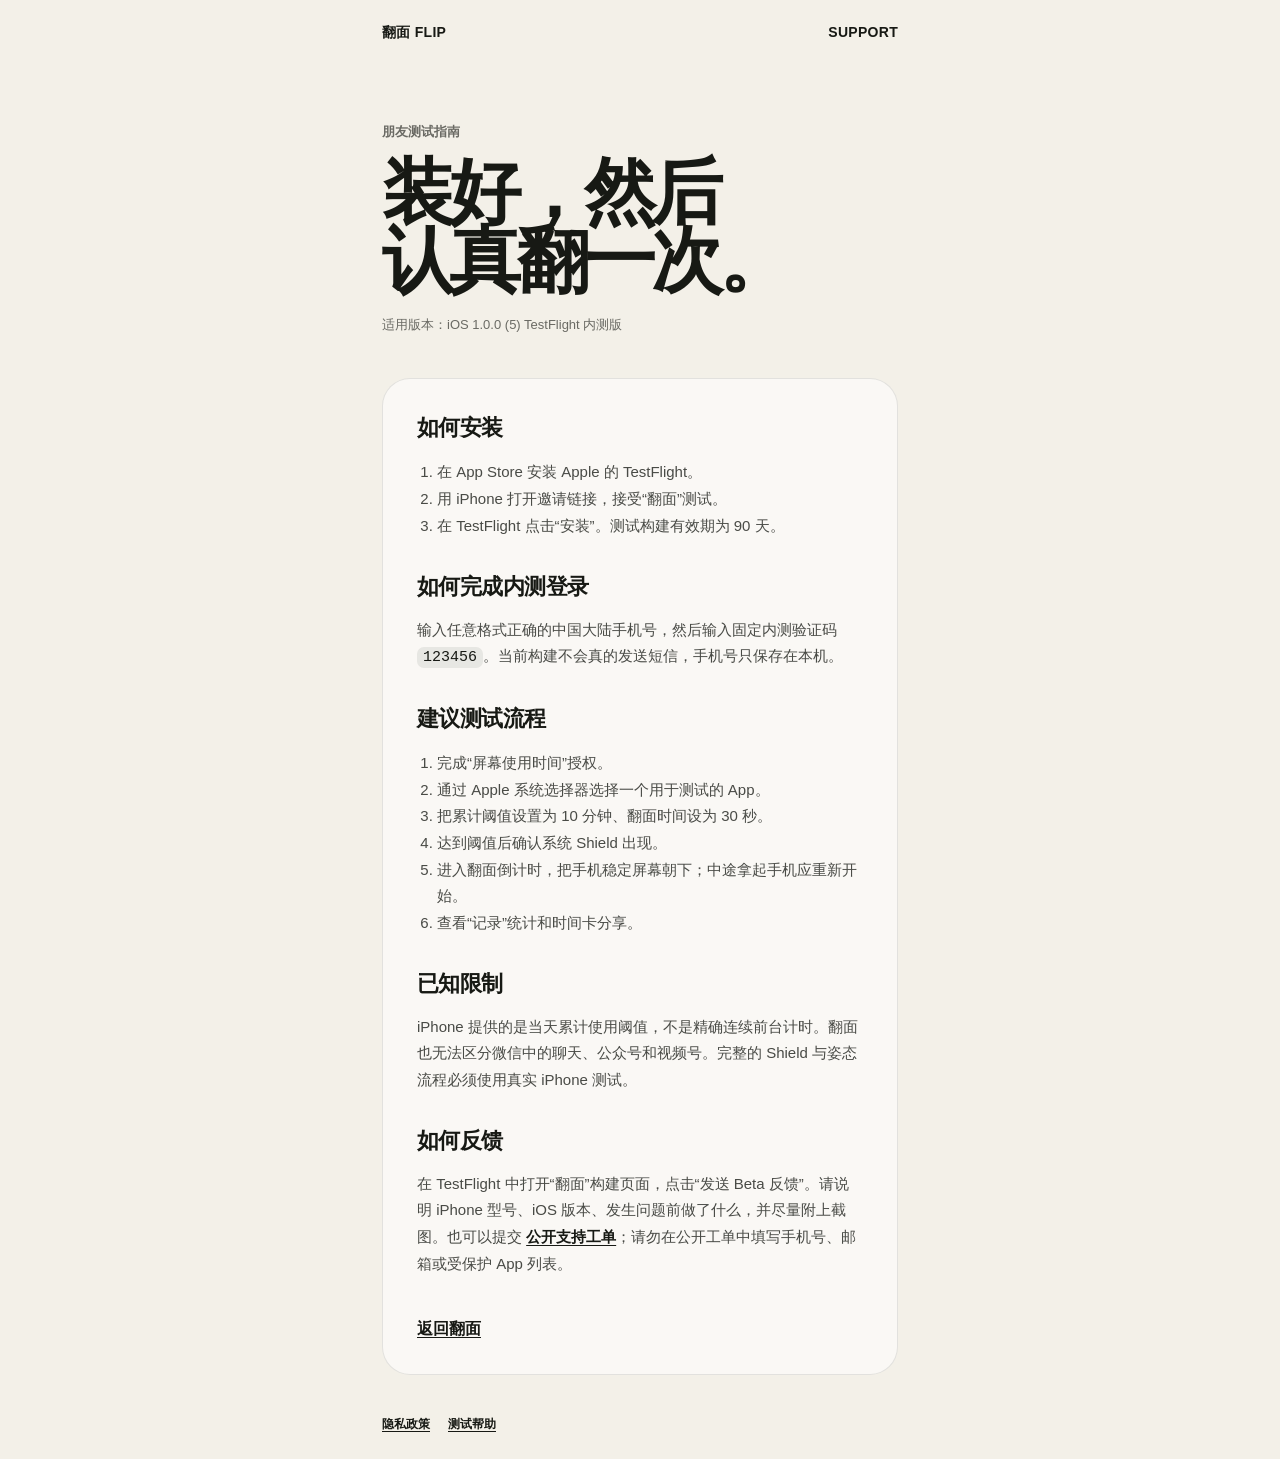
==== support.html @ 1da4eddc "Publish TestFlight support guide" ====
<!doctype html>
<html lang="zh-CN">
  <head>
    <meta charset="utf-8" />
    <meta name="viewport" content="width=device-width, initial-scale=1, viewport-fit=cover" />
    <meta name="theme-color" content="#171914" />
    <meta name="description" content="翻面 TestFlight 朋友测试安装与反馈说明。" />
    <title>测试帮助 · 翻面 FLIP</title>
    <link rel="icon" href="favicon.svg" type="image/svg+xml" />
    <link rel="stylesheet" href="styles.css" />
  </head>
  <body>
    <main class="legal-main">
      <header>
        <span>翻面 FLIP</span>
        <span>SUPPORT</span>
      </header>

      <section class="legal-hero">
        <p class="eyebrow">朋友测试指南</p>
        <h1>装好，然后<br />认真翻一次。</h1>
        <p class="legal-meta">适用版本：iOS 1.0.0 (5) TestFlight 内测版</p>
      </section>

      <article class="legal-card">
        <h2>如何安装</h2>
        <ol>
          <li>在 App Store 安装 Apple 的 TestFlight。</li>
          <li>用 iPhone 打开邀请链接，接受“翻面”测试。</li>
          <li>在 TestFlight 点击“安装”。测试构建有效期为 90 天。</li>
        </ol>

        <h2>如何完成内测登录</h2>
        <p>输入任意格式正确的中国大陆手机号，然后输入固定内测验证码 <code>123456</code>。当前构建不会真的发送短信，手机号只保存在本机。</p>

        <h2>建议测试流程</h2>
        <ol>
          <li>完成“屏幕使用时间”授权。</li>
          <li>通过 Apple 系统选择器选择一个用于测试的 App。</li>
          <li>把累计阈值设置为 10 分钟、翻面时间设为 30 秒。</li>
          <li>达到阈值后确认系统 Shield 出现。</li>
          <li>进入翻面倒计时，把手机稳定屏幕朝下；中途拿起手机应重新开始。</li>
          <li>查看“记录”统计和时间卡分享。</li>
        </ol>

        <h2>已知限制</h2>
        <p>iPhone 提供的是当天累计使用阈值，不是精确连续前台计时。翻面也无法区分微信中的聊天、公众号和视频号。完整的 Shield 与姿态流程必须使用真实 iPhone 测试。</p>

        <h2>如何反馈</h2>
        <p>在 TestFlight 中打开“翻面”构建页面，点击“发送 Beta 反馈”。请说明 iPhone 型号、iOS 版本、发生问题前做了什么，并尽量附上截图。也可以提交 <a class="text-link" href="https://github.com/cl-coraje/fanmian-site/issues/new">公开支持工单</a>；请勿在公开工单中填写手机号、邮箱或受保护 App 列表。</p>

        <a class="text-link back-link" href="./">返回翻面</a>
      </article>

      <footer>
        <nav class="footer-links" aria-label="网站信息">
          <a href="privacy.html">隐私政策</a>
          <a href="support.html" aria-current="page">测试帮助</a>
        </nav>
      </footer>
    </main>
  </body>
</html>
---- styles.css ----
:root {
  color-scheme: light;
  --ink: #171914;
  --paper: #f3f0e8;
  --lime: #d9ff57;
  --muted: rgba(23, 25, 20, 0.62);
}

* {
  box-sizing: border-box;
}

body {
  margin: 0;
  min-height: 100vh;
  background: var(--paper);
  color: var(--ink);
  font-family: -apple-system, BlinkMacSystemFont, "PingFang SC", "Noto Sans CJK SC", sans-serif;
}

main {
  width: min(100%, 560px);
  min-height: 100vh;
  margin: 0 auto;
  padding: max(24px, env(safe-area-inset-top)) 22px max(28px, env(safe-area-inset-bottom));
  display: flex;
  flex-direction: column;
}

header {
  display: flex;
  justify-content: space-between;
  font-size: 14px;
  font-weight: 850;
  letter-spacing: 0.02em;
}

.hero {
  padding-top: clamp(56px, 11vh, 108px);
}

.eyebrow {
  margin: 0 0 18px;
  color: var(--muted);
  font-size: 13px;
  font-weight: 700;
}

h1 {
  margin: 0;
  font-size: clamp(48px, 13.5vw, 76px);
  line-height: 0.94;
  letter-spacing: -0.065em;
  font-weight: 900;
}

.challenge-card {
  margin-top: 36px;
  padding: 26px;
  border-radius: 28px;
  background: var(--ink);
  color: var(--paper);
  display: grid;
  grid-template-columns: 1fr auto 1fr;
  align-items: center;
  gap: 16px;
}

.challenge-card div:not(.arrow) {
  display: flex;
  flex-direction: column;
  gap: 7px;
}

.challenge-card strong {
  color: var(--lime);
  font-size: clamp(54px, 17vw, 78px);
  line-height: 0.85;
  letter-spacing: -0.06em;
}

.challenge-card span {
  color: rgba(243, 240, 232, 0.7);
  font-size: 13px;
}

.arrow {
  color: rgba(243, 240, 232, 0.45);
  font-size: 24px;
}

.explanation {
  margin: 22px 2px 0;
  color: var(--muted);
  font-size: 16px;
  line-height: 1.65;
}

.actions {
  margin-top: auto;
  padding-top: 46px;
  display: grid;
  gap: 10px;
}

.primary,
.secondary,
.store-links a {
  min-height: 56px;
  border: 0;
  border-radius: 18px;
  display: flex;
  align-items: center;
  justify-content: center;
  padding: 0 18px;
  font: inherit;
  font-weight: 800;
  text-decoration: none;
  cursor: pointer;
}

.primary {
  background: var(--ink);
  color: var(--paper);
}

.secondary {
  background: transparent;
  color: var(--ink);
  outline: 1.5px solid var(--ink);
}

.install-fallback {
  margin-top: 8px;
  padding: 18px;
  border-radius: 18px;
  background: rgba(23, 25, 20, 0.06);
  font-size: 14px;
  line-height: 1.5;
}

.install-fallback p {
  margin: 0 0 12px;
}

.store-links {
  display: grid;
  grid-template-columns: 1fr 1fr;
  gap: 8px;
}

.store-links a {
  min-height: 44px;
  background: var(--lime);
  color: var(--ink);
}

.testing-note {
  margin: 8px 0 0 !important;
  color: var(--muted);
}

footer {
  padding-top: 28px;
  color: var(--muted);
  font-size: 12px;
  line-height: 1.55;
}

.footer-links {
  display: flex;
  gap: 18px;
  margin-top: 12px;
}

.footer-links a,
.text-link {
  color: var(--ink);
  font-weight: 750;
  text-underline-offset: 3px;
}

.legal-main {
  display: block;
  max-width: 720px;
}

.legal-hero {
  padding: clamp(52px, 9vh, 88px) 0 28px;
}

.legal-hero h1 {
  max-width: 620px;
  font-size: clamp(46px, 10vw, 72px);
}

.legal-meta {
  margin: 20px 0 0;
  color: var(--muted);
  font-size: 13px;
  line-height: 1.7;
}

.legal-card {
  margin-top: 14px;
  padding: clamp(22px, 5vw, 34px);
  border-radius: 28px;
  background: rgba(255, 255, 255, 0.55);
  border: 1px solid rgba(23, 25, 20, 0.1);
}

.legal-card h2 {
  margin: 32px 0 12px;
  font-size: 22px;
  letter-spacing: -0.025em;
}

.legal-card h2:first-child {
  margin-top: 0;
}

.legal-card p,
.legal-card li {
  color: rgba(23, 25, 20, 0.78);
  font-size: 15px;
  line-height: 1.78;
}

.legal-card ul,
.legal-card ol {
  padding-left: 20px;
}

.legal-card code {
  padding: 2px 6px;
  border-radius: 7px;
  background: rgba(23, 25, 20, 0.08);
  color: var(--ink);
}

.notice {
  margin: 0 0 24px;
  padding: 18px;
  border-radius: 18px;
  background: var(--lime);
  color: var(--ink) !important;
  font-weight: 720;
}

.back-link {
  display: inline-flex;
  margin-top: 26px;
}

#toast {
  position: fixed;
  left: 50%;
  bottom: max(22px, env(safe-area-inset-bottom));
  transform: translate(-50%, 18px);
  padding: 10px 16px;
  border-radius: 12px;
  background: var(--ink);
  color: var(--paper);
  font-size: 13px;
  opacity: 0;
  pointer-events: none;
  transition: 160ms ease;
}

#toast.visible {
  opacity: 1;
  transform: translate(-50%, 0);
}

@media (prefers-reduced-motion: reduce) {
  #toast {
    transition: none;
  }
}
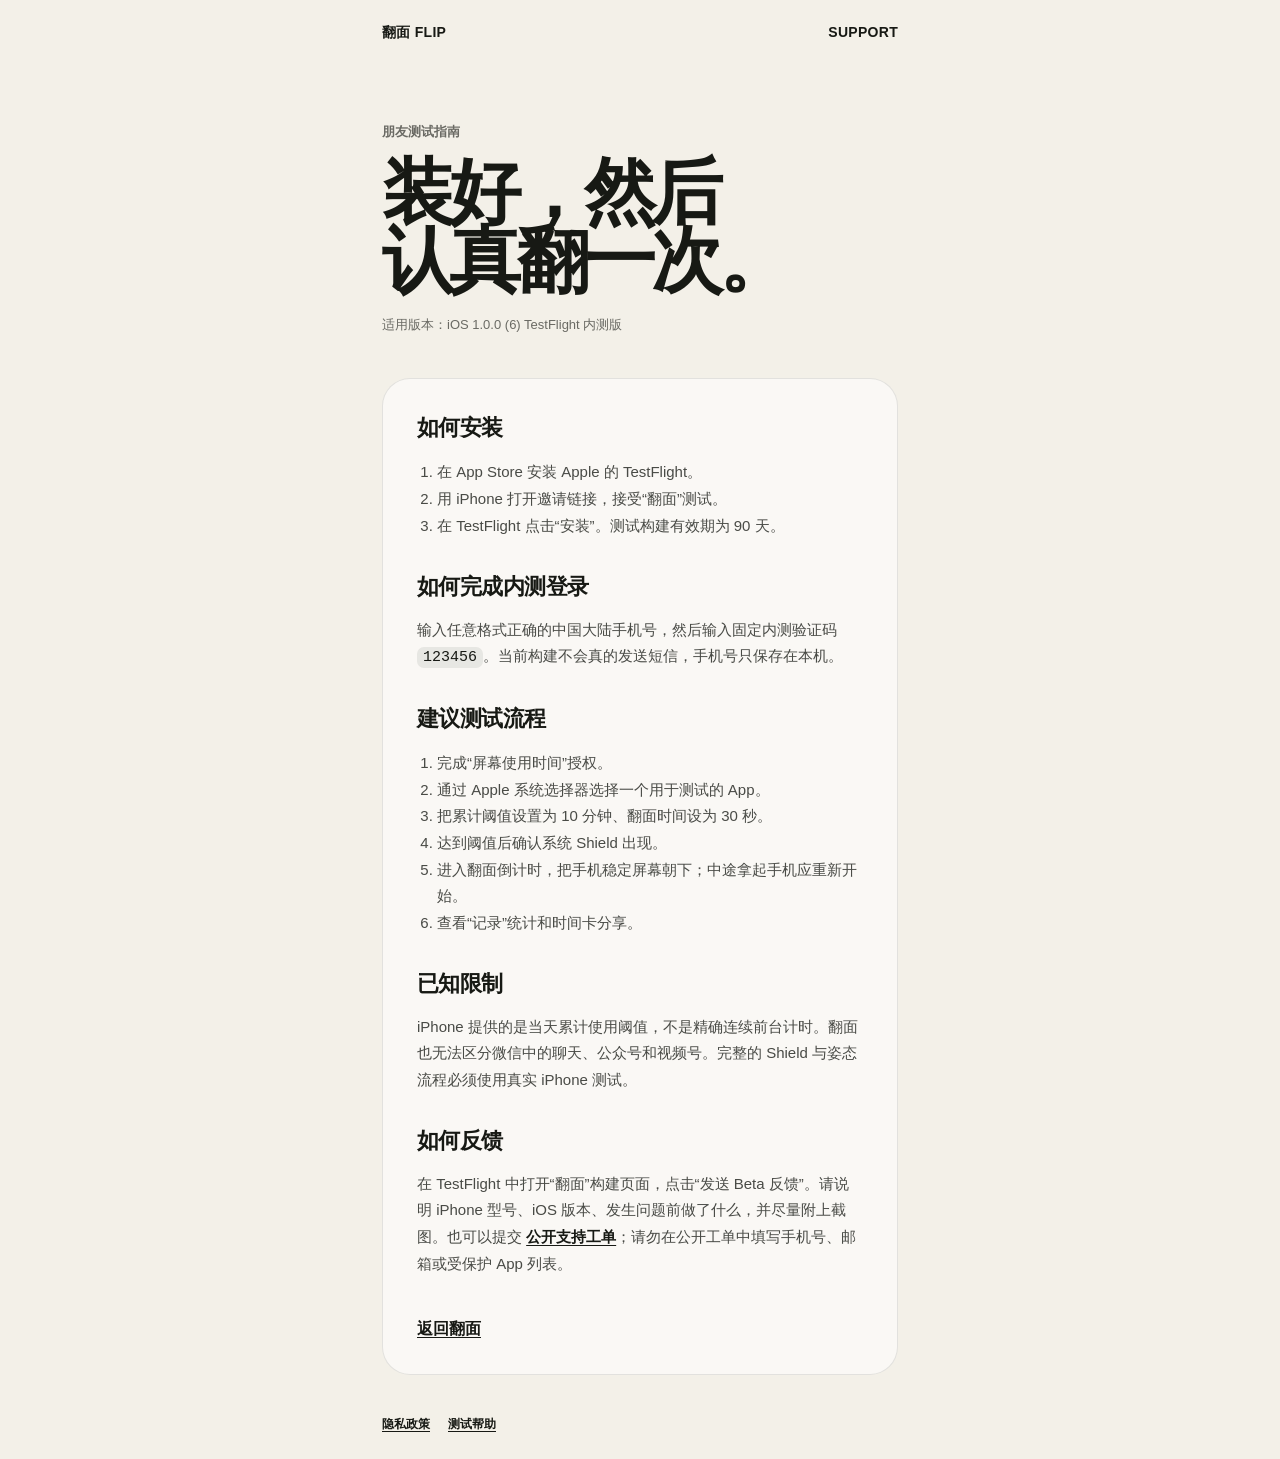
==== commit 991725cc: "Update build 6 photo privacy disclosure" ====
--- a/support.html
+++ b/support.html
@@ -19,7 +19,7 @@
       <section class="legal-hero">
         <p class="eyebrow">朋友测试指南</p>
         <h1>装好，然后<br />认真翻一次。</h1>
-        <p class="legal-meta">适用版本：iOS 1.0.0 (5) TestFlight 内测版</p>
+        <p class="legal-meta">适用版本：iOS 1.0.0 (6) TestFlight 内测版</p>
       </section>
 
       <article class="legal-card">
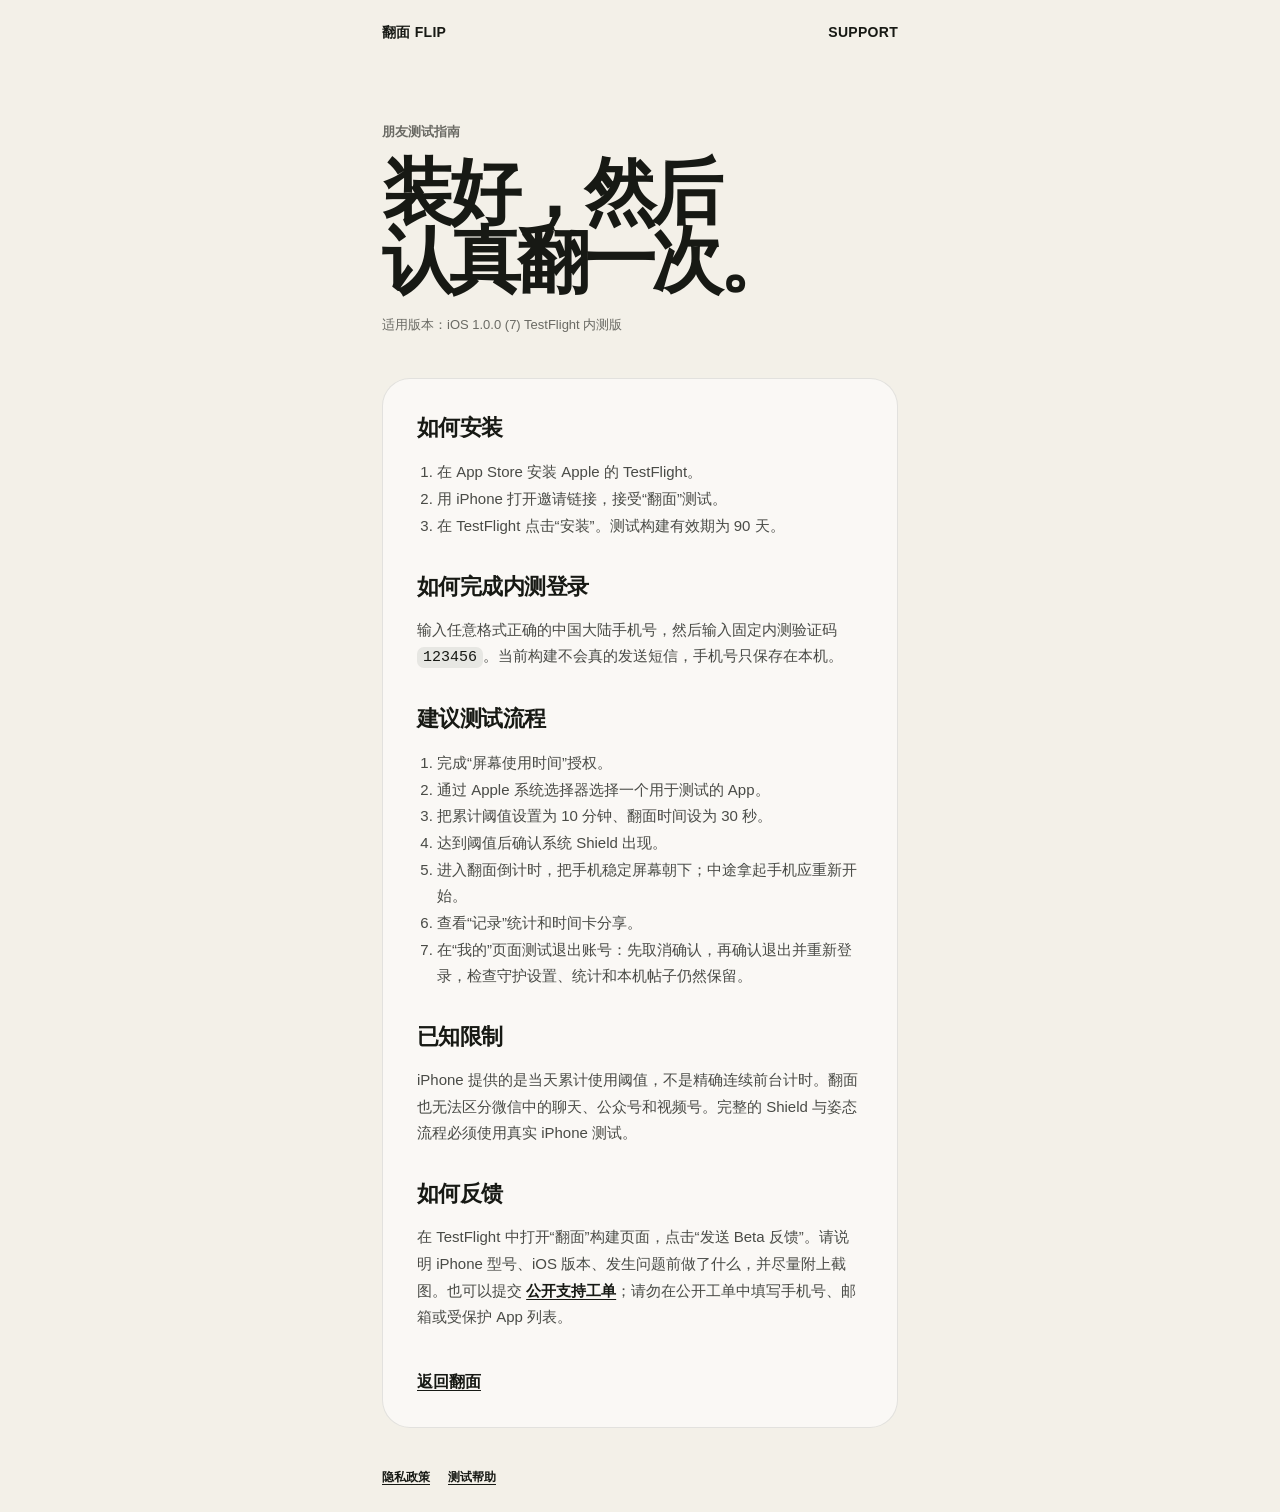
==== commit ba55ac5f: "Publish build 7 logout guidance" ====
--- a/support.html
+++ b/support.html
@@ -19,7 +19,7 @@
       <section class="legal-hero">
         <p class="eyebrow">朋友测试指南</p>
         <h1>装好，然后<br />认真翻一次。</h1>
-        <p class="legal-meta">适用版本：iOS 1.0.0 (6) TestFlight 内测版</p>
+        <p class="legal-meta">适用版本：iOS 1.0.0 (7) TestFlight 内测版</p>
       </section>
 
       <article class="legal-card">
@@ -41,6 +41,7 @@
           <li>达到阈值后确认系统 Shield 出现。</li>
           <li>进入翻面倒计时，把手机稳定屏幕朝下；中途拿起手机应重新开始。</li>
           <li>查看“记录”统计和时间卡分享。</li>
+          <li>在“我的”页面测试退出账号：先取消确认，再确认退出并重新登录，检查守护设置、统计和本机帖子仍然保留。</li>
         </ol>
 
         <h2>已知限制</h2>
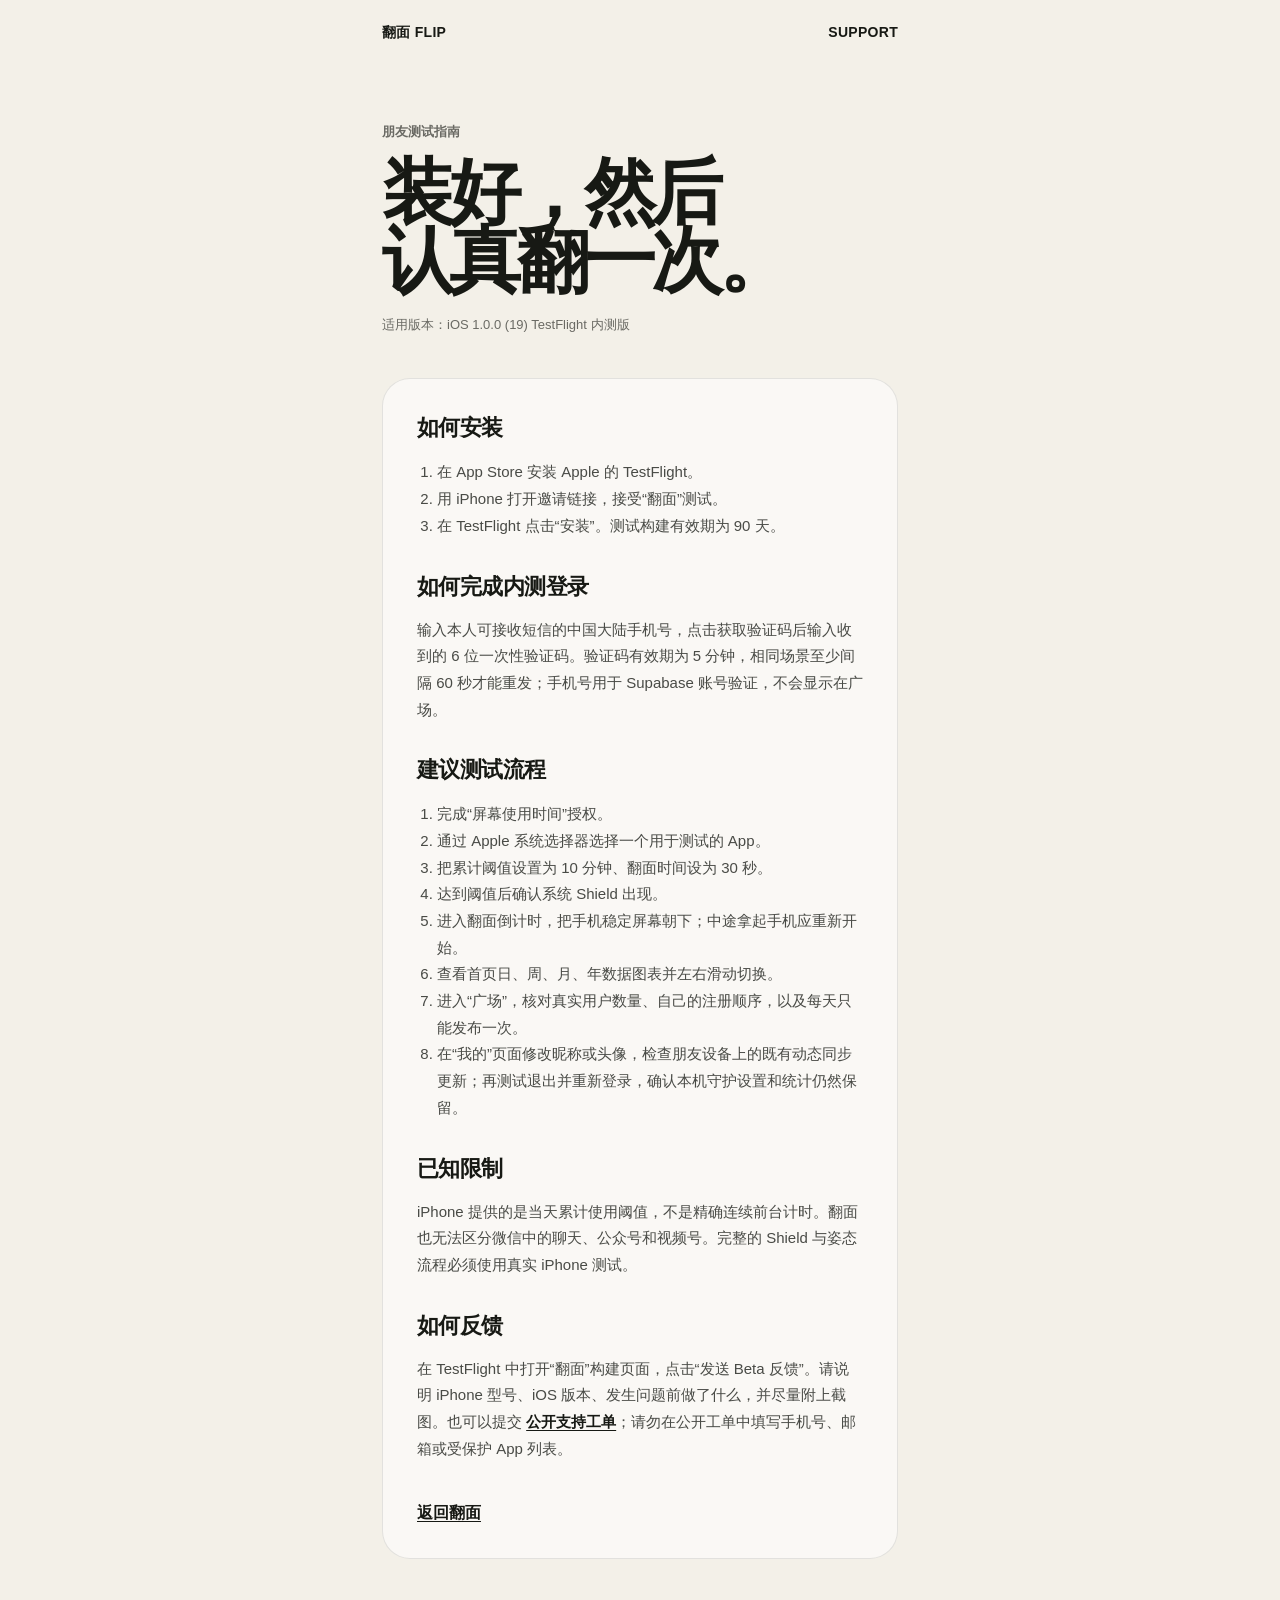
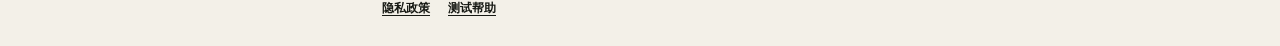
==== commit 7dd5b9d6: "Update build 19 privacy and test guidance" ====
--- a/support.html
+++ b/support.html
@@ -19,7 +19,7 @@
       <section class="legal-hero">
         <p class="eyebrow">朋友测试指南</p>
         <h1>装好，然后<br />认真翻一次。</h1>
-        <p class="legal-meta">适用版本：iOS 1.0.0 (7) TestFlight 内测版</p>
+        <p class="legal-meta">适用版本：iOS 1.0.0 (19) TestFlight 内测版</p>
       </section>
 
       <article class="legal-card">
@@ -31,7 +31,7 @@
         </ol>
 
         <h2>如何完成内测登录</h2>
-        <p>输入任意格式正确的中国大陆手机号，然后输入固定内测验证码 <code>123456</code>。当前构建不会真的发送短信，手机号只保存在本机。</p>
+        <p>输入本人可接收短信的中国大陆手机号，点击获取验证码后输入收到的 6 位一次性验证码。验证码有效期为 5 分钟，相同场景至少间隔 60 秒才能重发；手机号用于 Supabase 账号验证，不会显示在广场。</p>
 
         <h2>建议测试流程</h2>
         <ol>
@@ -40,8 +40,9 @@
           <li>把累计阈值设置为 10 分钟、翻面时间设为 30 秒。</li>
           <li>达到阈值后确认系统 Shield 出现。</li>
           <li>进入翻面倒计时，把手机稳定屏幕朝下；中途拿起手机应重新开始。</li>
-          <li>查看“记录”统计和时间卡分享。</li>
-          <li>在“我的”页面测试退出账号：先取消确认，再确认退出并重新登录，检查守护设置、统计和本机帖子仍然保留。</li>
+          <li>查看首页日、周、月、年数据图表并左右滑动切换。</li>
+          <li>进入“广场”，核对真实用户数量、自己的注册顺序，以及每天只能发布一次。</li>
+          <li>在“我的”页面修改昵称或头像，检查朋友设备上的既有动态同步更新；再测试退出并重新登录，确认本机守护设置和统计仍然保留。</li>
         </ol>
 
         <h2>已知限制</h2>
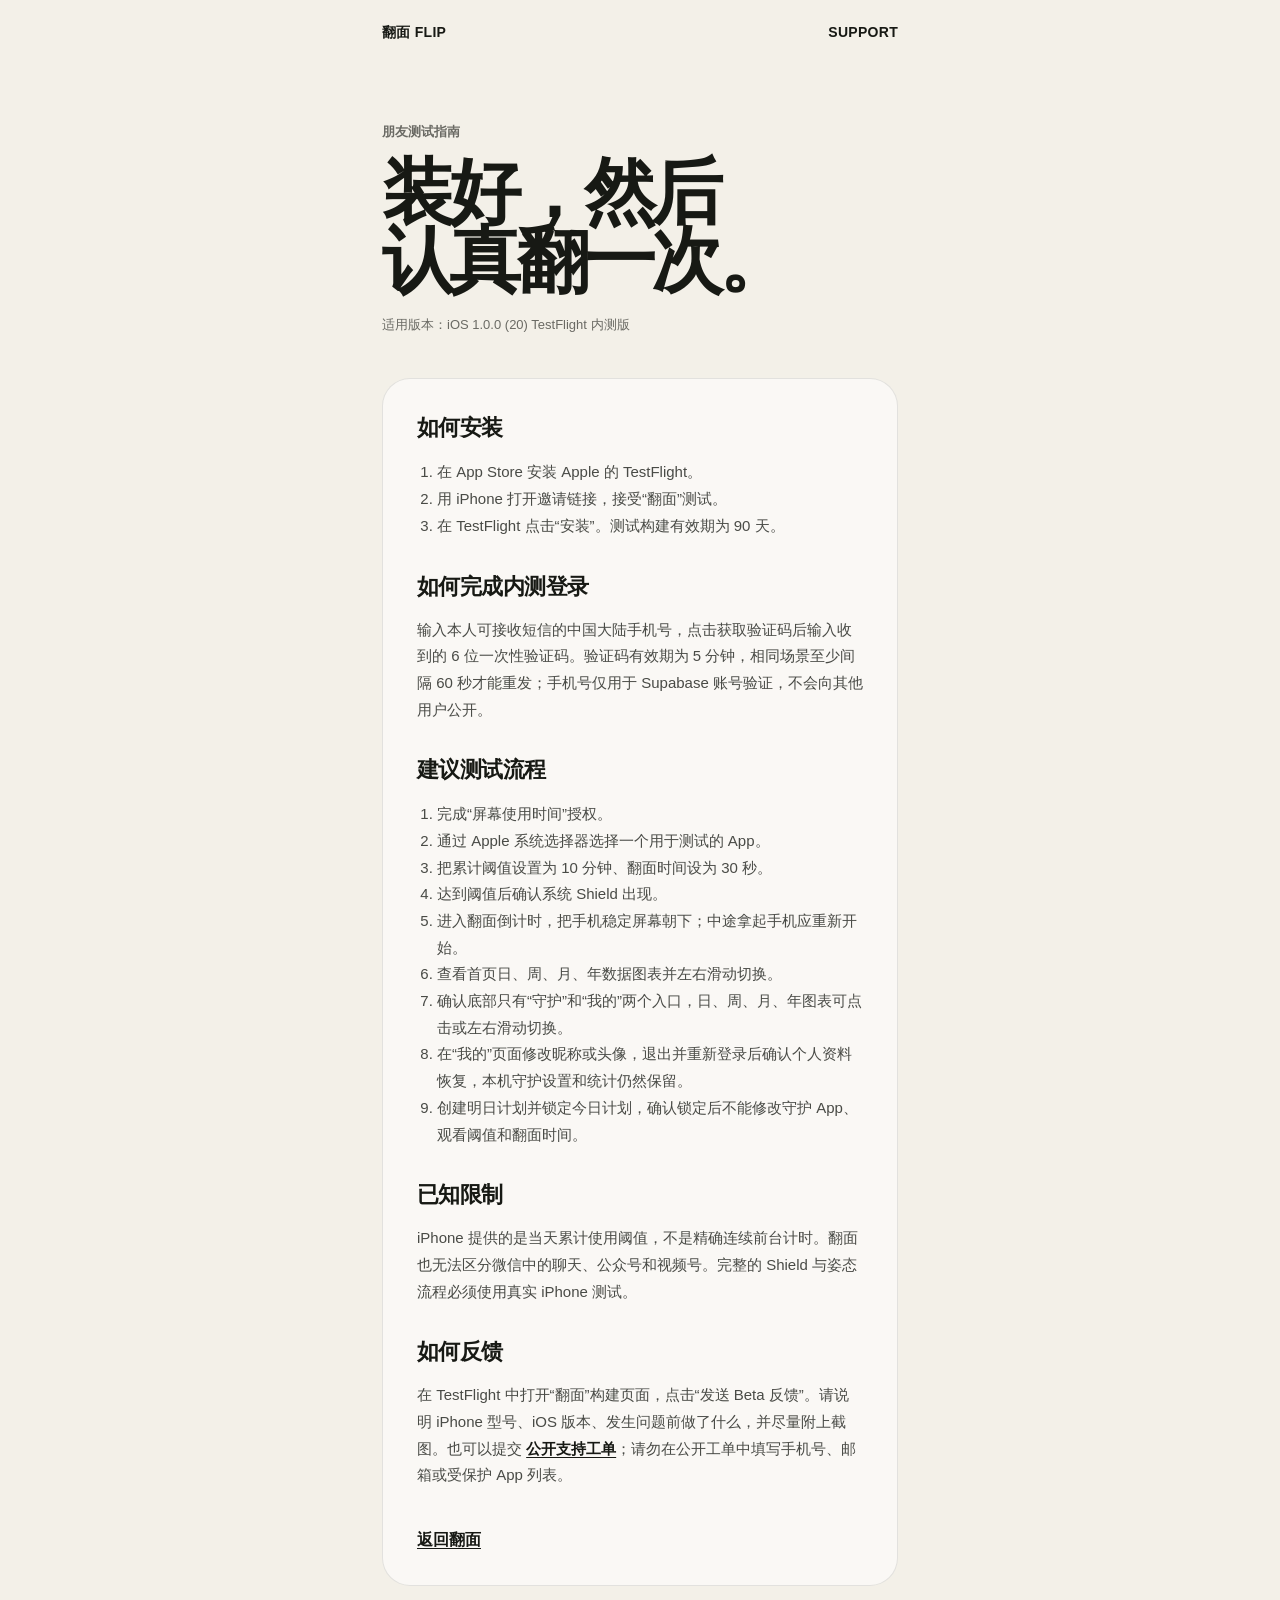
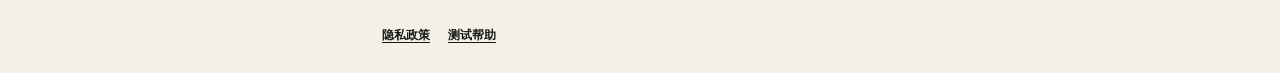
==== commit 3b82e84a: "Update build 20 privacy and test guidance" ====
--- a/support.html
+++ b/support.html
@@ -19,7 +19,7 @@
       <section class="legal-hero">
         <p class="eyebrow">朋友测试指南</p>
         <h1>装好，然后<br />认真翻一次。</h1>
-        <p class="legal-meta">适用版本：iOS 1.0.0 (19) TestFlight 内测版</p>
+        <p class="legal-meta">适用版本：iOS 1.0.0 (20) TestFlight 内测版</p>
       </section>
 
       <article class="legal-card">
@@ -31,7 +31,7 @@
         </ol>
 
         <h2>如何完成内测登录</h2>
-        <p>输入本人可接收短信的中国大陆手机号，点击获取验证码后输入收到的 6 位一次性验证码。验证码有效期为 5 分钟，相同场景至少间隔 60 秒才能重发；手机号用于 Supabase 账号验证，不会显示在广场。</p>
+        <p>输入本人可接收短信的中国大陆手机号，点击获取验证码后输入收到的 6 位一次性验证码。验证码有效期为 5 分钟，相同场景至少间隔 60 秒才能重发；手机号仅用于 Supabase 账号验证，不会向其他用户公开。</p>
 
         <h2>建议测试流程</h2>
         <ol>
@@ -41,8 +41,9 @@
           <li>达到阈值后确认系统 Shield 出现。</li>
           <li>进入翻面倒计时，把手机稳定屏幕朝下；中途拿起手机应重新开始。</li>
           <li>查看首页日、周、月、年数据图表并左右滑动切换。</li>
-          <li>进入“广场”，核对真实用户数量、自己的注册顺序，以及每天只能发布一次。</li>
-          <li>在“我的”页面修改昵称或头像，检查朋友设备上的既有动态同步更新；再测试退出并重新登录，确认本机守护设置和统计仍然保留。</li>
+          <li>确认底部只有“守护”和“我的”两个入口，日、周、月、年图表可点击或左右滑动切换。</li>
+          <li>在“我的”页面修改昵称或头像，退出并重新登录后确认个人资料恢复，本机守护设置和统计仍然保留。</li>
+          <li>创建明日计划并锁定今日计划，确认锁定后不能修改守护 App、观看阈值和翻面时间。</li>
         </ol>
 
         <h2>已知限制</h2>
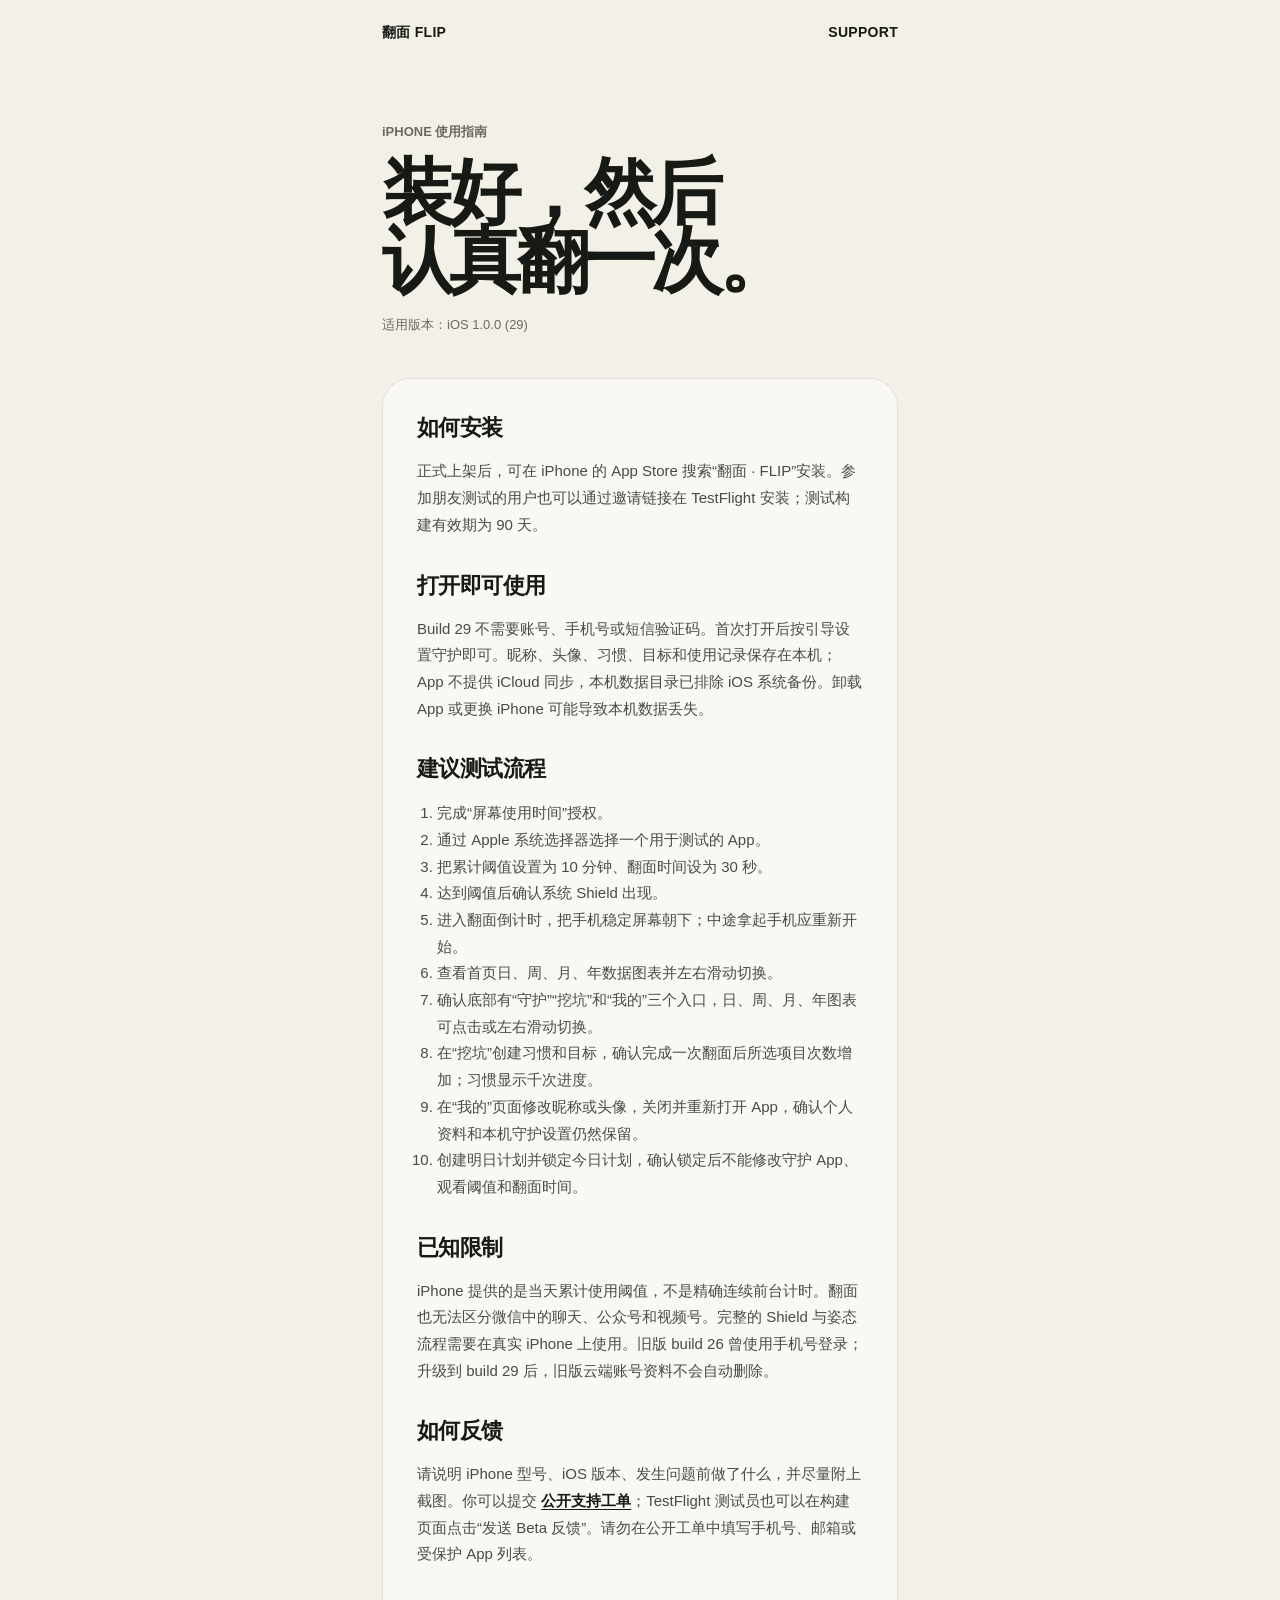
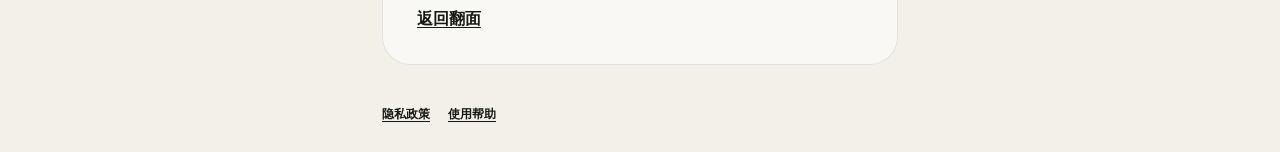
==== commit e9f837c1: "Update iPhone privacy and support pages for build 29" ====
--- a/support.html
+++ b/support.html
@@ -4,8 +4,8 @@
     <meta charset="utf-8" />
     <meta name="viewport" content="width=device-width, initial-scale=1, viewport-fit=cover" />
     <meta name="theme-color" content="#171914" />
-    <meta name="description" content="翻面 TestFlight 朋友测试安装与反馈说明。" />
-    <title>测试帮助 · 翻面 FLIP</title>
+    <meta name="description" content="翻面 iPhone App 安装、使用与反馈说明。" />
+    <title>使用帮助 · 翻面 FLIP</title>
     <link rel="icon" href="favicon.svg" type="image/svg+xml" />
     <link rel="stylesheet" href="styles.css" />
   </head>
@@ -17,21 +17,17 @@
       </header>
 
       <section class="legal-hero">
-        <p class="eyebrow">朋友测试指南</p>
+        <p class="eyebrow">iPHONE 使用指南</p>
         <h1>装好，然后<br />认真翻一次。</h1>
-        <p class="legal-meta">适用版本：iOS 1.0.0 (20) TestFlight 内测版</p>
+        <p class="legal-meta">适用版本：iOS 1.0.0 (29)</p>
       </section>
 
       <article class="legal-card">
         <h2>如何安装</h2>
-        <ol>
-          <li>在 App Store 安装 Apple 的 TestFlight。</li>
-          <li>用 iPhone 打开邀请链接，接受“翻面”测试。</li>
-          <li>在 TestFlight 点击“安装”。测试构建有效期为 90 天。</li>
-        </ol>
+        <p>正式上架后，可在 iPhone 的 App Store 搜索“翻面 · FLIP”安装。参加朋友测试的用户也可以通过邀请链接在 TestFlight 安装；测试构建有效期为 90 天。</p>
 
-        <h2>如何完成内测登录</h2>
-        <p>输入本人可接收短信的中国大陆手机号，点击获取验证码后输入收到的 6 位一次性验证码。验证码有效期为 5 分钟，相同场景至少间隔 60 秒才能重发；手机号仅用于 Supabase 账号验证，不会向其他用户公开。</p>
+        <h2>打开即可使用</h2>
+        <p>Build 29 不需要账号、手机号或短信验证码。首次打开后按引导设置守护即可。昵称、头像、习惯、目标和使用记录保存在本机；App 不提供 iCloud 同步，本机数据目录已排除 iOS 系统备份。卸载 App 或更换 iPhone 可能导致本机数据丢失。</p>
 
         <h2>建议测试流程</h2>
         <ol>
@@ -41,16 +37,17 @@
           <li>达到阈值后确认系统 Shield 出现。</li>
           <li>进入翻面倒计时，把手机稳定屏幕朝下；中途拿起手机应重新开始。</li>
           <li>查看首页日、周、月、年数据图表并左右滑动切换。</li>
-          <li>确认底部只有“守护”和“我的”两个入口，日、周、月、年图表可点击或左右滑动切换。</li>
-          <li>在“我的”页面修改昵称或头像，退出并重新登录后确认个人资料恢复，本机守护设置和统计仍然保留。</li>
+          <li>确认底部有“守护”“挖坑”和“我的”三个入口，日、周、月、年图表可点击或左右滑动切换。</li>
+          <li>在“挖坑”创建习惯和目标，确认完成一次翻面后所选项目次数增加；习惯显示千次进度。</li>
+          <li>在“我的”页面修改昵称或头像，关闭并重新打开 App，确认个人资料和本机守护设置仍然保留。</li>
           <li>创建明日计划并锁定今日计划，确认锁定后不能修改守护 App、观看阈值和翻面时间。</li>
         </ol>
 
         <h2>已知限制</h2>
-        <p>iPhone 提供的是当天累计使用阈值，不是精确连续前台计时。翻面也无法区分微信中的聊天、公众号和视频号。完整的 Shield 与姿态流程必须使用真实 iPhone 测试。</p>
+        <p>iPhone 提供的是当天累计使用阈值，不是精确连续前台计时。翻面也无法区分微信中的聊天、公众号和视频号。完整的 Shield 与姿态流程需要在真实 iPhone 上使用。旧版 build 26 曾使用手机号登录；升级到 build 29 后，旧版云端账号资料不会自动删除。</p>
 
         <h2>如何反馈</h2>
-        <p>在 TestFlight 中打开“翻面”构建页面，点击“发送 Beta 反馈”。请说明 iPhone 型号、iOS 版本、发生问题前做了什么，并尽量附上截图。也可以提交 <a class="text-link" href="https://github.com/cl-coraje/fanmian-site/issues/new">公开支持工单</a>；请勿在公开工单中填写手机号、邮箱或受保护 App 列表。</p>
+        <p>请说明 iPhone 型号、iOS 版本、发生问题前做了什么，并尽量附上截图。你可以提交 <a class="text-link" href="https://github.com/cl-coraje/fanmian-site/issues/new">公开支持工单</a>；TestFlight 测试员也可以在构建页面点击“发送 Beta 反馈”。请勿在公开工单中填写手机号、邮箱或受保护 App 列表。</p>
 
         <a class="text-link back-link" href="./">返回翻面</a>
       </article>
@@ -58,7 +55,7 @@
       <footer>
         <nav class="footer-links" aria-label="网站信息">
           <a href="privacy.html">隐私政策</a>
-          <a href="support.html" aria-current="page">测试帮助</a>
+          <a href="support.html" aria-current="page">使用帮助</a>
         </nav>
       </footer>
     </main>
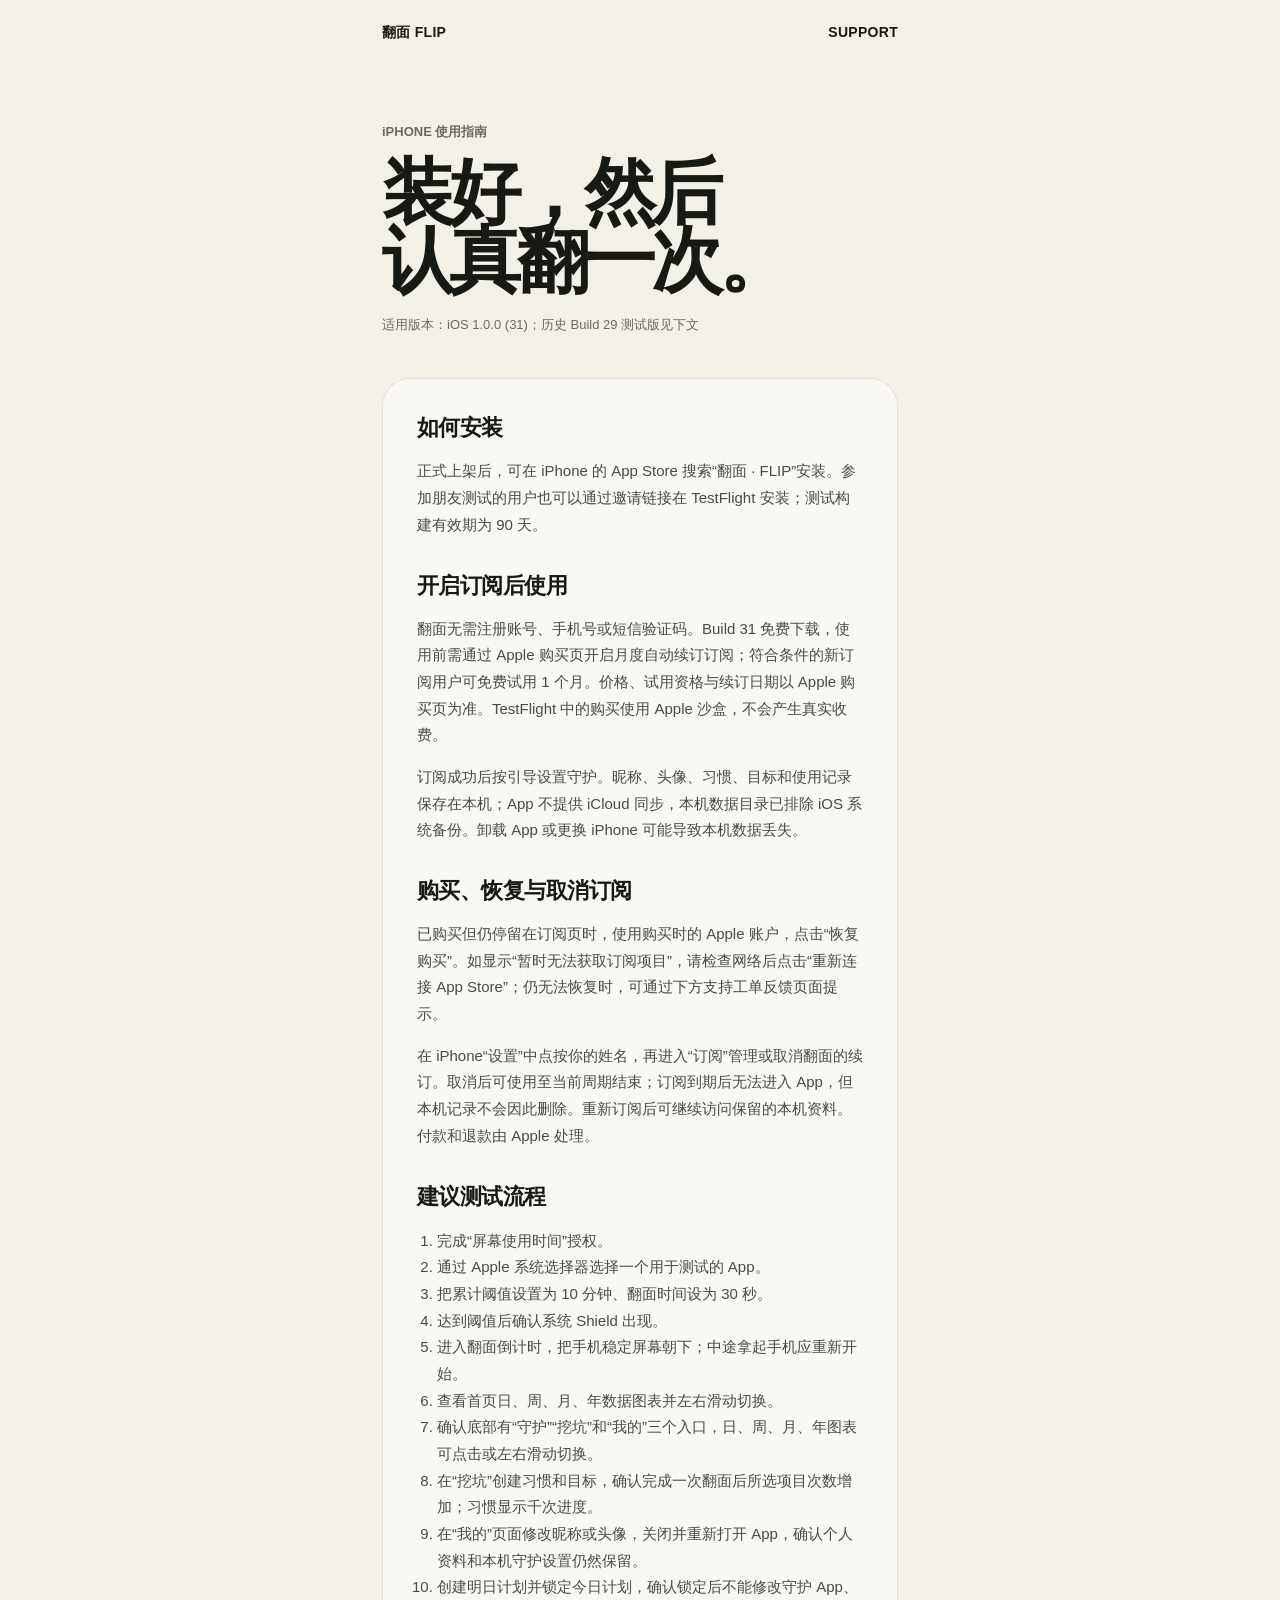
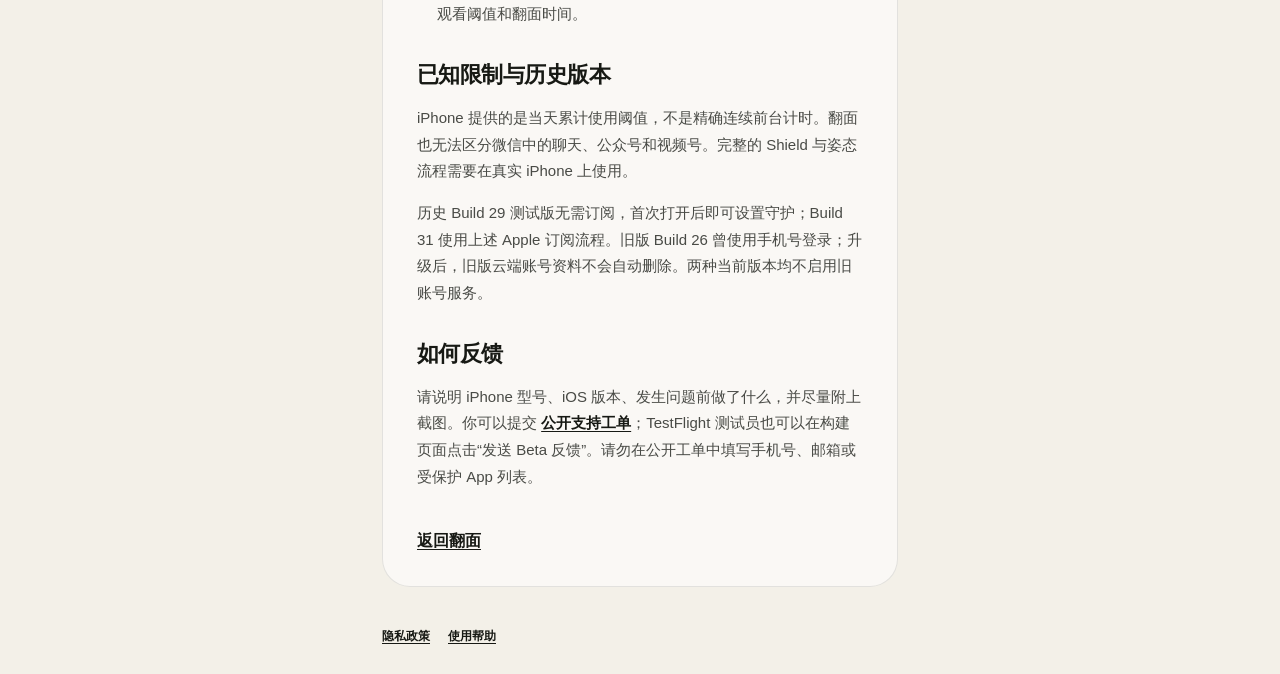
==== commit fdfb7c72: "Update support guide for build 31 subscriptions" ====
--- a/support.html
+++ b/support.html
@@ -19,15 +19,20 @@
       <section class="legal-hero">
         <p class="eyebrow">iPHONE 使用指南</p>
         <h1>装好，然后<br />认真翻一次。</h1>
-        <p class="legal-meta">适用版本：iOS 1.0.0 (29)</p>
+        <p class="legal-meta">适用版本：iOS 1.0.0 (31)；历史 Build 29 测试版见下文</p>
       </section>
 
       <article class="legal-card">
         <h2>如何安装</h2>
         <p>正式上架后，可在 iPhone 的 App Store 搜索“翻面 · FLIP”安装。参加朋友测试的用户也可以通过邀请链接在 TestFlight 安装；测试构建有效期为 90 天。</p>
 
-        <h2>打开即可使用</h2>
-        <p>Build 29 不需要账号、手机号或短信验证码。首次打开后按引导设置守护即可。昵称、头像、习惯、目标和使用记录保存在本机；App 不提供 iCloud 同步，本机数据目录已排除 iOS 系统备份。卸载 App 或更换 iPhone 可能导致本机数据丢失。</p>
+        <h2>开启订阅后使用</h2>
+        <p>翻面无需注册账号、手机号或短信验证码。Build 31 免费下载，使用前需通过 Apple 购买页开启月度自动续订订阅；符合条件的新订阅用户可免费试用 1 个月。价格、试用资格与续订日期以 Apple 购买页为准。TestFlight 中的购买使用 Apple 沙盒，不会产生真实收费。</p>
+        <p>订阅成功后按引导设置守护。昵称、头像、习惯、目标和使用记录保存在本机；App 不提供 iCloud 同步，本机数据目录已排除 iOS 系统备份。卸载 App 或更换 iPhone 可能导致本机数据丢失。</p>
+
+        <h2>购买、恢复与取消订阅</h2>
+        <p>已购买但仍停留在订阅页时，使用购买时的 Apple 账户，点击“恢复购买”。如显示“暂时无法获取订阅项目”，请检查网络后点击“重新连接 App Store”；仍无法恢复时，可通过下方支持工单反馈页面提示。</p>
+        <p>在 iPhone“设置”中点按你的姓名，再进入“订阅”管理或取消翻面的续订。取消后可使用至当前周期结束；订阅到期后无法进入 App，但本机记录不会因此删除。重新订阅后可继续访问保留的本机资料。付款和退款由 Apple 处理。</p>
 
         <h2>建议测试流程</h2>
         <ol>
@@ -43,8 +48,9 @@
           <li>创建明日计划并锁定今日计划，确认锁定后不能修改守护 App、观看阈值和翻面时间。</li>
         </ol>
 
-        <h2>已知限制</h2>
-        <p>iPhone 提供的是当天累计使用阈值，不是精确连续前台计时。翻面也无法区分微信中的聊天、公众号和视频号。完整的 Shield 与姿态流程需要在真实 iPhone 上使用。旧版 build 26 曾使用手机号登录；升级到 build 29 后，旧版云端账号资料不会自动删除。</p>
+        <h2>已知限制与历史版本</h2>
+        <p>iPhone 提供的是当天累计使用阈值，不是精确连续前台计时。翻面也无法区分微信中的聊天、公众号和视频号。完整的 Shield 与姿态流程需要在真实 iPhone 上使用。</p>
+        <p>历史 Build 29 测试版无需订阅，首次打开后即可设置守护；Build 31 使用上述 Apple 订阅流程。旧版 Build 26 曾使用手机号登录；升级后，旧版云端账号资料不会自动删除。两种当前版本均不启用旧账号服务。</p>
 
         <h2>如何反馈</h2>
         <p>请说明 iPhone 型号、iOS 版本、发生问题前做了什么，并尽量附上截图。你可以提交 <a class="text-link" href="https://github.com/cl-coraje/fanmian-site/issues/new">公开支持工单</a>；TestFlight 测试员也可以在构建页面点击“发送 Beta 反馈”。请勿在公开工单中填写手机号、邮箱或受保护 App 列表。</p>
